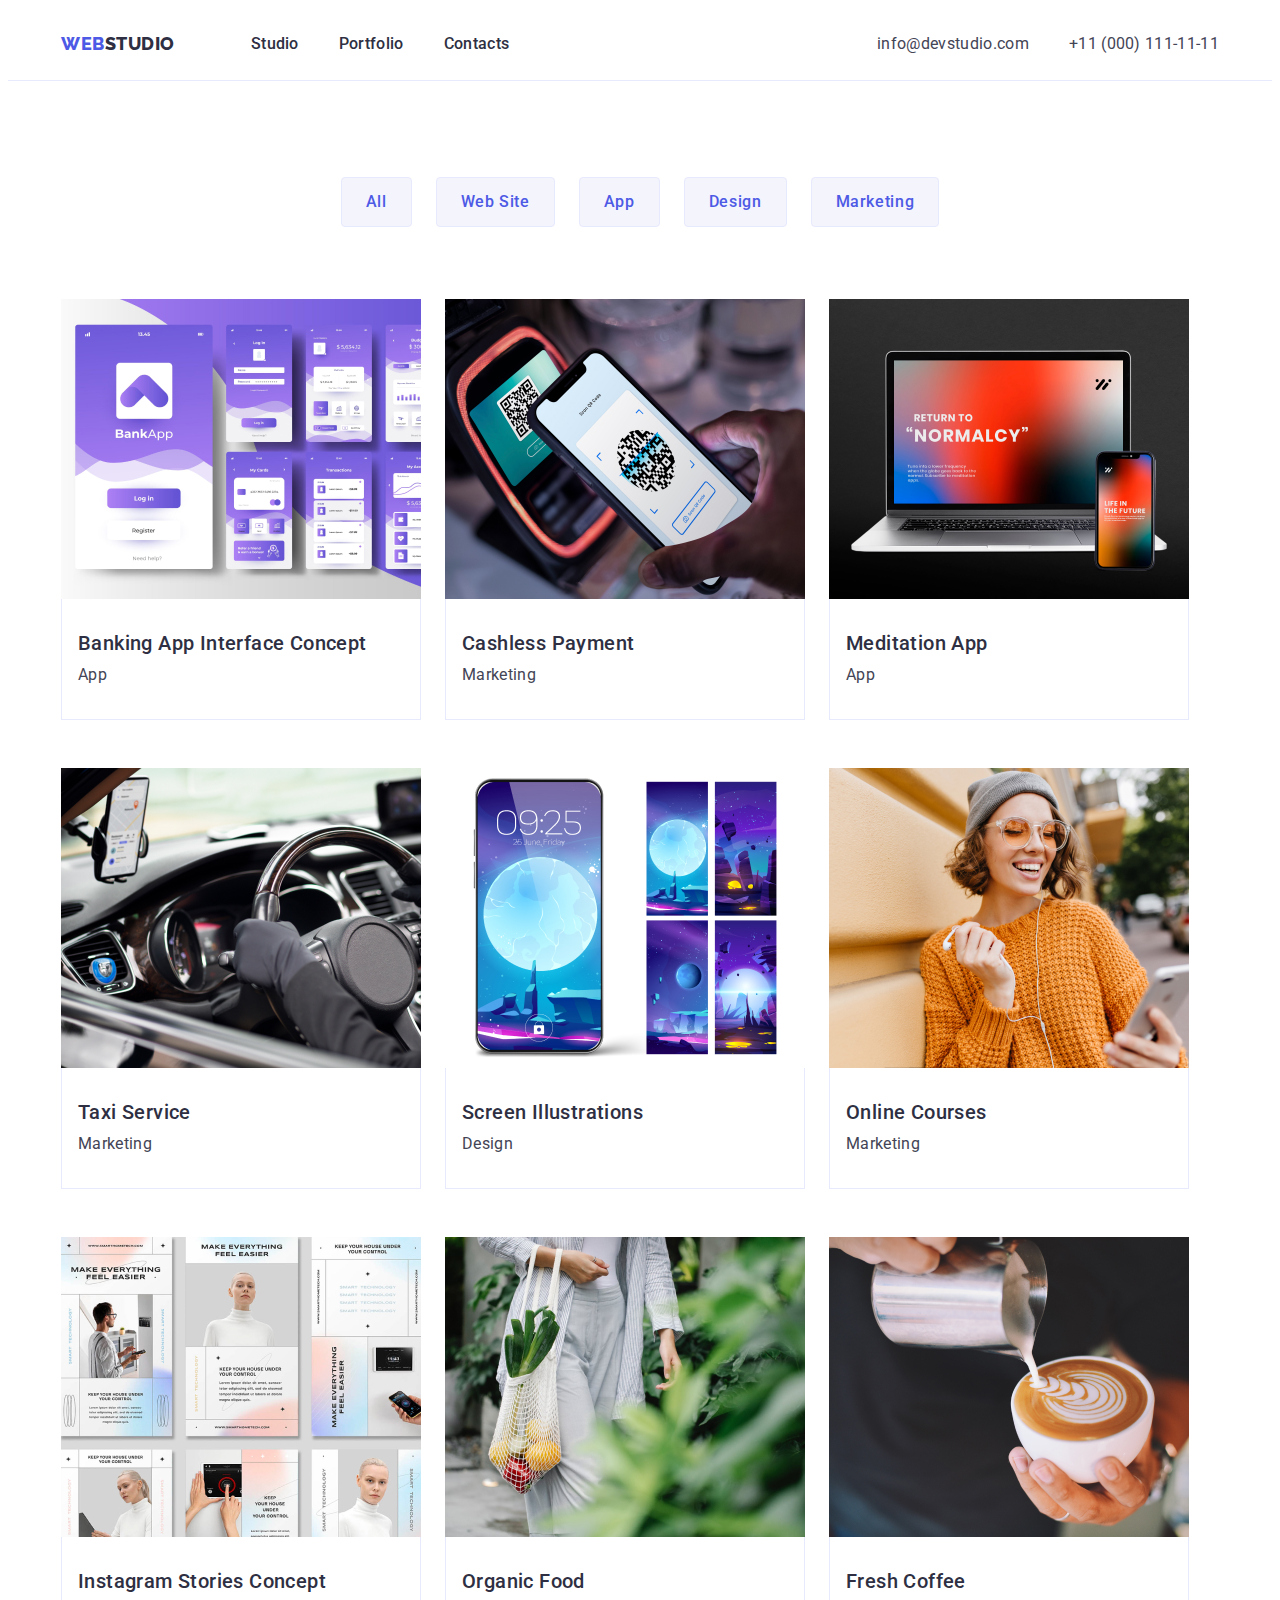
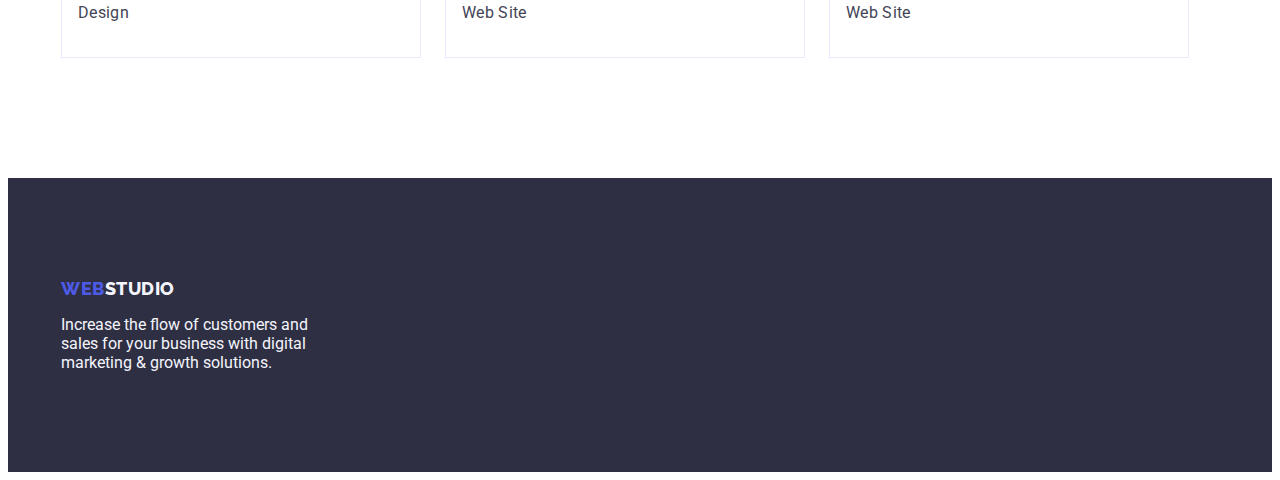
==== portfolio.html @ c7cefc2e "Initial commit" ====
<!DOCTYPE html>
<html lang="en">
  <head>
    <meta charset="UTF-8" />
    <meta http-equiv="X-UA-Compatible" content="IE=edge" />
    <meta name="viewport" content="width=device-width, initial-scale=1.0" />
    <title>Webstudio</title>
    <link rel="preconnect" href="https://fonts.googleapis.com" />
    <link rel="preconnect" href="https://fonts.gstatic.com" crossorigin />
    <link
      href="https://fonts.googleapis.com/css2?family=Raleway:wght@800&family=Roboto:wght@400;500;700&display=swap"
      rel="stylesheet"
    />
    <link
      rel="stylesheet"
      href="https://cdnjs.cloudflare.com/ajax/libs/modern-normalize/1.1.0/modern-normalize.min.css"
      integrity="sha512-wpPYUAdjBVSE4KJnH1VR1HeZfpl1ub8YT/NKx4PuQ5NmX2tKuGu6U/JRp5y+Y8XG2tV+wKQpNHVUX03MfMFn9Q=="
      crossorigin="anonymous"
      referrerpolicy="no-referrer"
    />
    <link rel="stylesheet" href="./css/styles.css" />
  </head>
  <body>
    <header class="header">
      <div class="header-container container">
        <nav class="nav-list">
          <a class="logo logo-header link" href="./index.html"
            >Web<span class="accent">Studio</span></a
          >
          <ul class="header-list list">
            <li>
              <a class="nav link" href="./index.html">Studio</a>
            </li>
            <li>
              <a class="nav link" href="./portfolio.html">Portfolio</a>
            </li>
            <li>
              <a class="nav link" href="">Contacts</a>
            </li>
          </ul>
        </nav>
        <address class="address">
          <ul class="address-list list">
            <li>
              <a class="address-text link" href="mailto:info@devstudio.com"
                >info@devstudio.com</a
              >
            </li>
            <li>
              <a class="address-text link" href="tel:+110001111111"
                >+11 (000) 111-11-11</a
              >
            </li>
          </ul>
        </address>
      </div>
    </header>
    <main>
      <section class="portfolio">
        <div class="container">
          <h1 class="visually-hidden portfolio-title">Portfolio</h1>
          <ul class="list filter-list">
            <li>
              <button class="button-filter" type="button">All</button>
            </li>
            <li>
              <button class="button-filter" type="button">Web Site</button>
            </li>
            <li>
              <button class="button-filter" type="button">App</button>
            </li>
            <li>
              <button class="button-filter" type="button">Design</button>
            </li>
            <li>
              <button class="button-filter" type="button">Marketing</button>
            </li>
          </ul>
          <ul class="list portfolio-list">
            <li class="card-item">
              <a class="link" href="">
                <img
                  src="./images/portfolio/img-1.jpg"
                  alt="img-1"
                  width="360"
                  height="300"
                />
                <div class="card-descr">
                  <h2 class="subtitle">Banking App Interface Concept</h2>
                  <p class="section-text">App</p>
                </div>
              </a>
            </li>
            <li class="card-item">
              <a class="link" href="">
                <img
                  src="./images/portfolio/img-2.jpg"
                  alt="img-2"
                  width="360"
                  height="300"
                />
                <div class="card-descr">
                  <h2 class="subtitle">Cashless Payment</h2>
                  <p class="section-text">Marketing</p>
                </div>
              </a>
            </li>
            <li class="card-item">
              <a class="link" href="">
                <img
                  src="./images/portfolio/img-3.jpg"
                  alt="img-3"
                  width="360"
                  height="300"
                />
                <div class="card-descr">
                  <h2 class="subtitle">Meditation App</h2>
                  <p class="section-text">App</p>
                </div>
              </a>
            </li>
            <li class="card-item">
              <a class="link" href="">
                <img
                  src="./images/portfolio/img-4.jpg"
                  alt="img-4"
                  width="360"
                  height="300"
                />
                <div class="card-descr">
                  <h2 class="subtitle">Taxi Service</h2>
                  <p class="section-text">Marketing</p>
                </div>
              </a>
            </li>
            <li class="card-item">
              <a class="link" href="">
                <img
                  src="./images/portfolio/img-5.jpg"
                  alt="img-5"
                  width="360"
                  height="300"
                />
                <div class="card-descr">
                  <h2 class="subtitle">Screen Illustrations</h2>
                  <p class="section-text">Design</p>
                </div>
              </a>
            </li>
            <li class="card-item">
              <a class="link" href="">
                <img
                  src="./images/portfolio/img-6.jpg"
                  alt="img-6"
                  width="360"
                  height="300"
                />
                <div class="card-descr">
                  <h2 class="subtitle">Online Courses</h2>
                  <p class="section-text">Marketing</p>
                </div>
              </a>
            </li>
            <li class="card-item">
              <a class="link" href="">
                <img
                  src="./images/portfolio/img-7.jpg"
                  alt="img-7"
                  width="360"
                  height="300"
                />
                <div class="card-descr">
                  <h2 class="subtitle">Instagram Stories Concept</h2>
                  <p class="section-text">Design</p>
                </div>
              </a>
            </li>
            <li class="card-item">
              <a class="link" href="">
                <img
                  src="./images/portfolio/img-8.jpg"
                  alt="img-8"
                  width="360"
                  height="300"
                />
                <div class="card-descr">
                  <h2 class="subtitle">Organic Food</h2>
                  <p class="section-text">Web Site</p>
                </div>
              </a>
            </li>
            <li class="card-item">
              <a class="link" href="">
                <img
                  src="./images/portfolio/img-9.jpg"
                  alt="img-9"
                  width="360"
                  height="300"
                />
                <div class="card-descr">
                  <h2 class="subtitle">Fresh Coffee</h2>
                  <p class="section-text">Web Site</p>
                </div>
              </a>
            </li>
          </ul>
        </div>
      </section>
    </main>
    <footer class="footer">
      <div class="container footer-container">
        <a class="logo link logo-footer" href="./index.html"
          >Web<span class="sub-accent">Studio</span></a
        >
        <p class="footer-text">
          Increase the flow of customers and sales for your business with
          digital marketing & growth solutions.
        </p>
      </div>
    </footer>
  </body>
</html>
---- css/styles.css ----
:root {
  --iris: #4d5ae5;
  --ocean: #404bbf;
  --navyblue: #2e2f42;
  --green: #31d0aa;
  --slate: #434455;
  --lightslate: #8e8f99;
  --cornflower: #e7e9fc;
  --cloud: #f4f4fd;
  --navybluemodal: #2e2f42;
  --grey: #2e2f42;
  --white: #ffffff;
  --dairy: #fcfcfc;

  --indent: 24px;
}

body {
  font-family: "Roboto", sans-serif;
  color: var(--slate);
  background-color: var(--white);
}

h1,
h2,
h3,
h4,
h5,
h6,
p {
  margin: 0;
}

ul {
  margin-top: 0;
  margin-bottom: 0;
  padding: 0;
}

img {
  display: block;
  max-width: 100%;
  height: auto;
}

button {
  cursor: pointer;
}

.list {
  list-style: none;
}

.link {
  text-decoration: none;
}

.container {
  max-width: 1158px;
  padding: 0 15px;
  margin: 0 auto;

  /* outline: 2px solid red;
  outline-offset: -2px; */
}

.header {
  border-bottom: 1px solid var(--cornflower);
}

.header-container {
  display: flex;
  align-items: center;
}

.logo {
  font-family: "Raleway", sans-serif;
  font-weight: 800;
  font-size: 18px;
  line-height: 1.17;
  letter-spacing: 0.03em;
  text-transform: uppercase;

  color: var(--iris);
}

.logo-header {
  margin-right: 76px;
}

.accent {
  color: var(--navyblue);
}

.sub-accent {
  color: var(--cloud);
}

.nav-list {
  display: flex;
  align-items: center;
  margin-right: auto;
}

.header-list,
.address-list {
  display: flex;
  align-items: center;
  gap: 40px;
}

.nav {
  font-weight: 500;
  font-size: 16px;
  line-height: 1.5;
  letter-spacing: 0.02em;

  display: block;
  padding: 24px 0;
  color: var(--navyblue);
}

.nav:hover,
.nav:focus {
  color: var(--ocean);
}

.address {
  font-style: normal;
}

.address-text {
  font-weight: 400;
  font-size: 16px;
  line-height: 1.5;
  letter-spacing: 0.02em;
  text-decoration: none;

  padding: 24px 0;
  color: var(--slate);
}

.address-text:hover,
.address-text:focus {
  color: var(--ocean);
}

.section {
  padding-bottom: 120px;
}

.hero {
  background-color: var(--grey);
  padding: 188px 0;
}

.hero-title {
  font-weight: 700;
  font-size: 56px;
  line-height: 1.07;
  letter-spacing: 0.02em;
  text-align: center;
  color: var(--white);

  max-width: 496px;
  margin-left: auto;
  margin-right: auto;
  margin-bottom: 48px;
}

.button-form {
  font-family: "Roboto", sans-serif;
  font-weight: 500;
  font-size: 16px;
  line-height: 1.5;
  letter-spacing: 0.04em;

  min-width: 169px;
  height: 56px;
  border: none;
  border-radius: 4px;
  display: block;

  margin-left: auto;
  margin-right: auto;

  background-color: var(--iris);
  color: var(--white);
}

.button-form:hover,
.button-form:focus {
  background-color: var(--ocean);
}

.visually-hidden {
  position: absolute;
  width: 1px;
  height: 1px;
  margin: -1px;
  border: 0;
  padding: 0;
  white-space: nowrap;
  clip-path: inset(100%);
  clip: rect(0 0 0 0);
  overflow: hidden;
}

.features {
  padding-top: 120px;
}

.section-title {
  font-weight: 700;
  font-size: 36px;
  line-height: 1.11;
  letter-spacing: 0.02em;
  text-transform: capitalize;
  text-align: center;

  margin-bottom: 72px;
  color: var(--navyblue);
}

.features-container {
  display: flex;
  align-items: center;
  gap: 24px;
}

.features-item {
  width: 264px;
}

.works-list {
  display: flex;
  align-items: center;
  justify-content: center;
  gap: 24px;
}

.works-item {
  border: 1px solid var(--cornflower);
}

.subtitle {
  font-weight: 500;
  font-size: 20px;
  line-height: 1.2;
  letter-spacing: 0.02em;
  margin-bottom: 8px;

  color: var(--navyblue);
}

.team {
  padding-top: 120px;
  background-color: var(--cloud);
}

.team-list {
  display: flex;
  align-items: center;
  flex-wrap: wrap;
  gap: 24px;
}

.team-item {
  border-bottom-left-radius: 4px;
  border-bottom-right-radius: 4px;
  --item: 4;
  width: calc((100% - (var(--indent) * (var(--item) - 1))) / var(--item));
  background-color: var(--white);
}

.descr {
  padding: 32px 16px;
  text-align: center;
}

.card-item {
  margin-right: 0;
  margin-bottom: 0;
}

.card-descr {
  padding: 32px 16px;
  border: 1px solid var(--cornflower);
  border-top: none;
}

.footer {
  background-color: var(--navyblue);
  padding: 100px 0;
}

.footer-container {
  display: block;
}

.logo-footer {
  display: inline-block;
  margin-bottom: 16px;
}

.footer-text {
  width: 264px;
  color: var(--cloud);
}

.filter-list {
  display: flex;
  align-items: center;
  justify-content: center;
  gap: 24px;
  margin-bottom: 72px;
}

.button-filter {
  font-family: "Roboto", sans-serif;
  font-weight: 500;
  font-size: 16px;
  line-height: 1.5;
  letter-spacing: 0.04em;
  padding: 12px 24px;
  border: 1px solid var(--cornflower);
  border-radius: 4px;

  color: var(--iris);
  background-color: var(--cloud);
}

.button-filter:hover,
.button-filter:focus {
  border: 1px solid transparent;
  color: var(--white);
  background-color: var(--ocean);
}

.portfolio-list {
  display: flex;
  flex-wrap: wrap;
  row-gap: 48px;
  column-gap: 24px;
  --item: 3;
  width: calc(100% - (var(--indent) * (var(--item) - 1))) / var(--item);
}

.portfolio {
  padding-top: 96px;
  padding-bottom: 120px;
}

.portfolio-title {
  font-weight: 700;
  font-size: 56px;
  line-height: 1.07;
  letter-spacing: 0.02em;
  text-align: center;
  color: var(--navyblue);
}

.section-text {
  font-size: 16px;
  line-height: 1.5;
  letter-spacing: 0.02em;

  color: var(--slate);
}
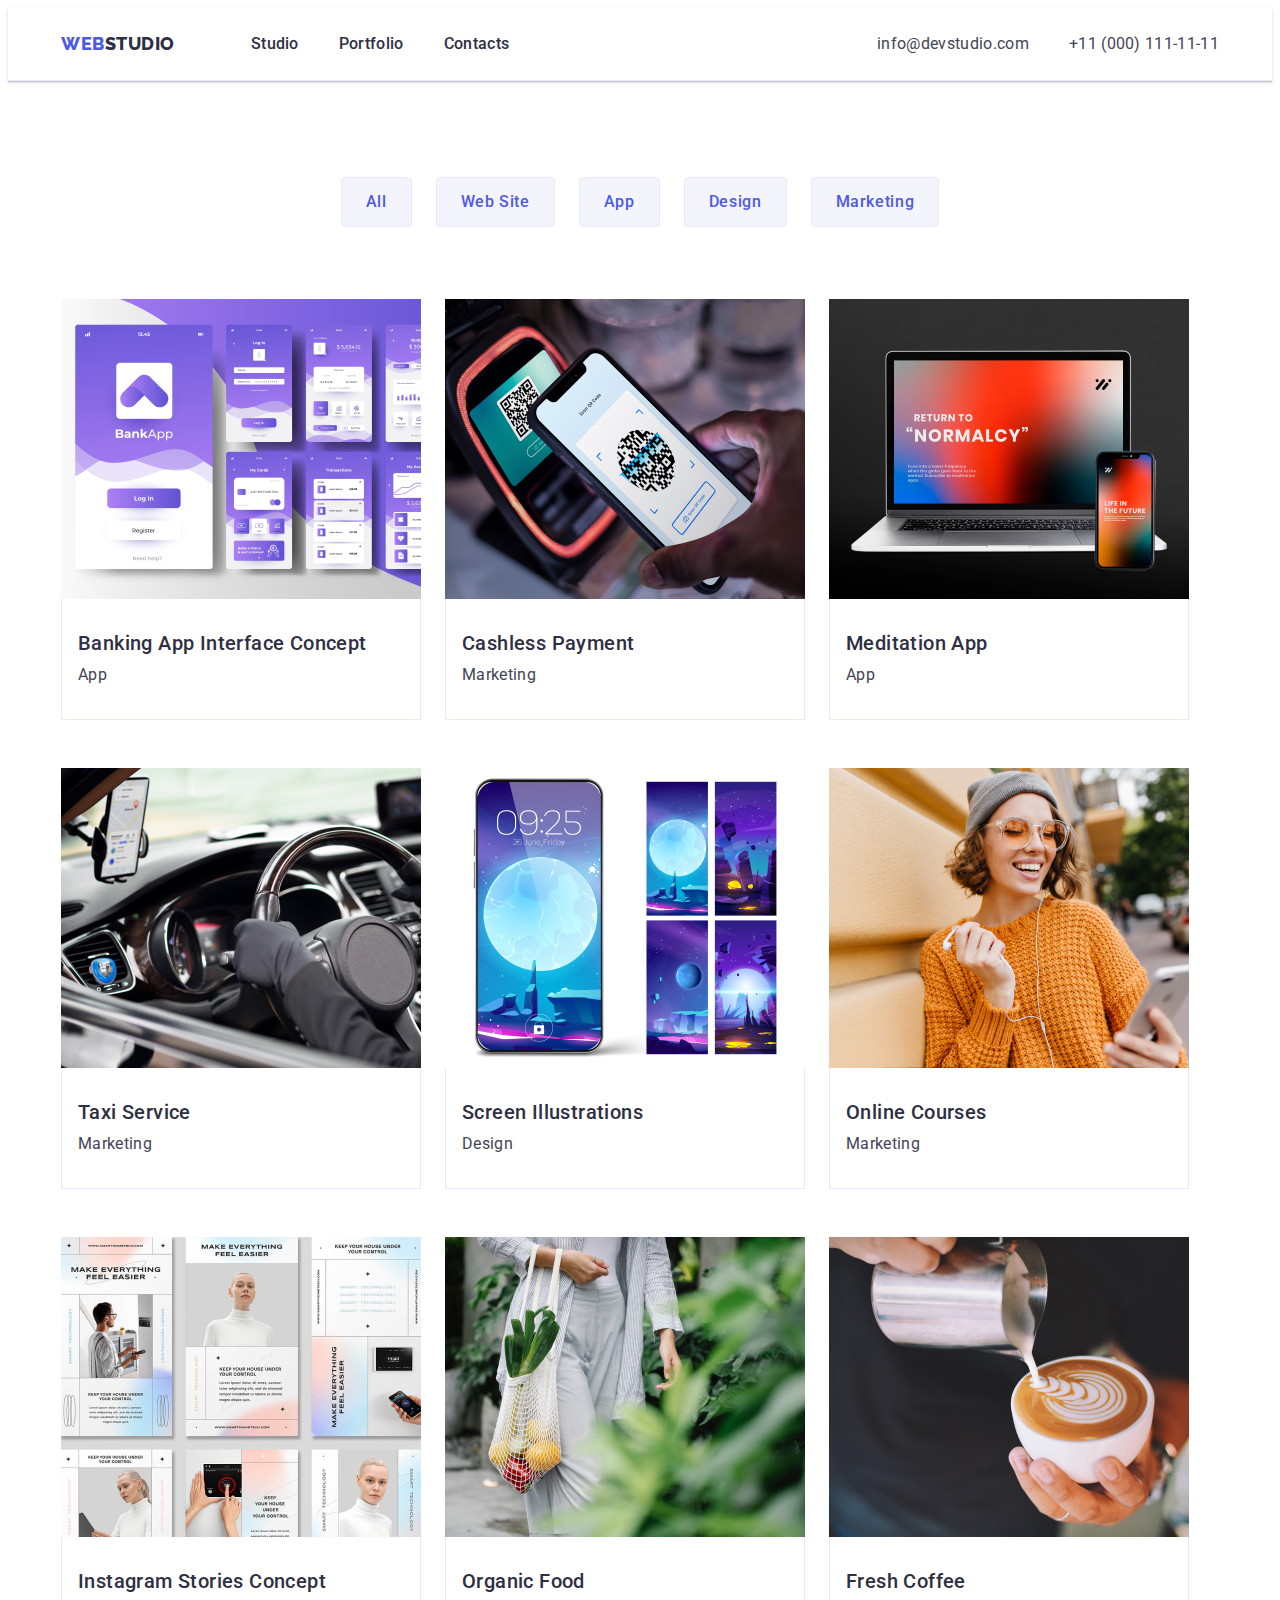
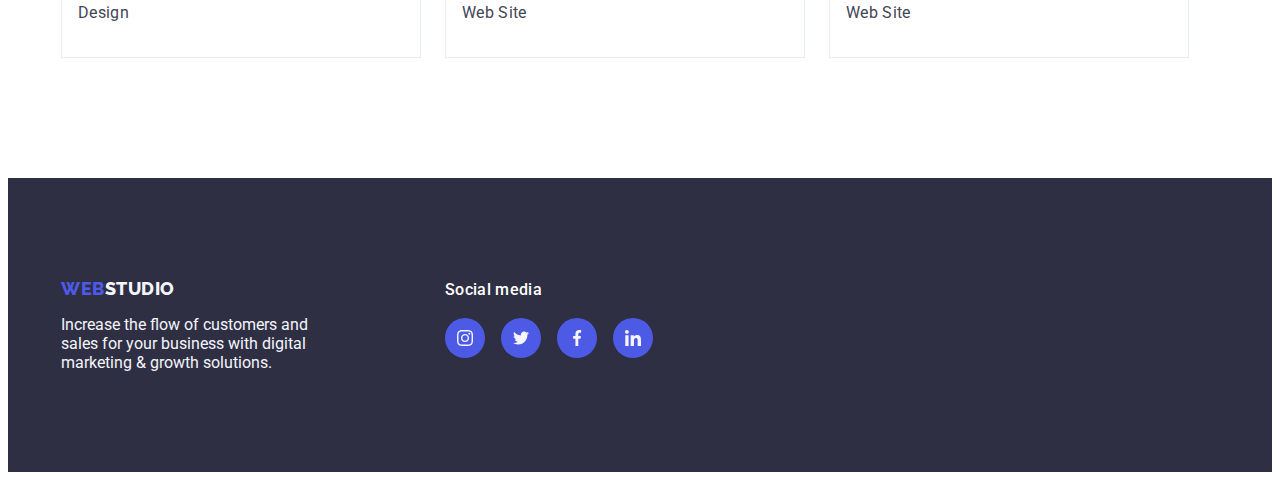
==== commit 31e8a06e: "hw-04" ====
--- a/portfolio.html
+++ b/portfolio.html
@@ -207,15 +207,70 @@
         </div>
       </section>
     </main>
-    <footer class="footer">
+   <footer class="footer">
       <div class="container footer-container">
-        <a class="logo link logo-footer" href="./index.html"
-          >Web<span class="sub-accent">Studio</span></a
-        >
-        <p class="footer-text">
-          Increase the flow of customers and sales for your business with
-          digital marketing & growth solutions.
-        </p>
+        <div>
+          <a class="logo link logo-footer" href="./index.html"
+            >Web<span class="sub-accent">Studio</span></a
+          >
+          <p class="footer-text">
+            Increase the flow of customers and sales for your business with
+            digital marketing & growth solutions.
+          </p>
+        </div>
+        <div class="footer-social">
+          <p class="social-title">Social media</p>
+          <ul class="list social-media-list">
+            <li class="social-media-item">
+              <a class="social-media-link" href="" target="_blank"
+                      rel="noopener noreferrer"
+                      aria-label="instagram-icon">
+                <svg width="16" height="16">
+                  <use
+                    class="icon-footer"
+                    href="./images/icons.svg#instagram"
+                  ></use>
+                </svg>
+              </a>
+            </li>
+            <li class="social-media-item">
+              <a class="social-media-link" href="" target="_blank"
+                      rel="noopener noreferrer"
+                      aria-label="twitter-icon">
+                <svg width="16" height="16">
+                  <use
+                    class="icon-footer"
+                    href="./images/icons.svg#twitter"
+                  ></use>
+                </svg>
+              </a>
+            </li>
+            <li class="social-media-item">
+              <a class="social-media-link" href="" target="_blank"
+                      rel="noopener noreferrer"
+                      aria-label="facebook-icon">
+                <svg width="16" height="16">
+                  <use
+                    class="icon-footer"
+                    href="./images/icons.svg#facebook"
+                  ></use>
+                </svg>
+              </a>
+            </li>
+            <li class="social-media-item">
+              <a class="social-media-link" href="" target="_blank"
+                      rel="noopener noreferrer"
+                      aria-label="linkedin-icon">
+                <svg width="16" height="16">
+                  <use
+                    class="icon-footer"
+                    href="./images/icons.svg#linkedin"
+                  ></use>
+                </svg>
+              </a>
+            </li>
+          </ul>
+        </div>
       </div>
     </footer>
   </body>
--- a/css/styles.css
+++ b/css/styles.css
@@ -66,6 +66,8 @@
 
 .header {
   border-bottom: 1px solid var(--cornflower);
+  box-shadow: 0px 2px 1px rgba(46, 47, 66, 0.08),
+    0px 1px 1px rgba(46, 47, 66, 0.16), 0px 1px 6px rgba(46, 47, 66, 0.08);
 }
 
 .header-container {
@@ -148,8 +150,19 @@
 .section {
   padding-bottom: 120px;
 }
-
+/* linear-gradient(rgba(46, 47, 66, 0.7), rgba(46, 47, 66, 0.7)), */
 .hero {
+  background-image: linear-gradient(
+      rgba(46, 47, 66, 0.7),
+      rgba(46, 47, 66, 0.7)
+    ),
+    url("../images/people-office\ 1.jpg");
+  background-size: cover;
+  background-position: center;
+  max-width: 1400px;
+  height: 600px;
+  margin-left: auto;
+  margin-right: auto;
   background-color: var(--grey);
   padding: 188px 0;
 }
@@ -179,6 +192,7 @@
   height: 56px;
   border: none;
   border-radius: 4px;
+  box-shadow: 0px 4px 4px rgba(0, 0, 0, 0.15);
   display: block;
 
   margin-left: auto;
@@ -231,6 +245,15 @@
 .features-item {
   width: 264px;
 }
+.features-icon {
+  display: flex;
+  height: 112px;
+  justify-content: center;
+  align-items: center;
+  background-color: var(--cloud);
+  border-radius: 4px;
+  margin-bottom: 8px;
+}
 
 .works-list {
   display: flex;
@@ -271,9 +294,11 @@
   --item: 4;
   width: calc((100% - (var(--indent) * (var(--item) - 1))) / var(--item));
   background-color: var(--white);
-}
-
-.descr {
+  box-shadow: 0px 1px 6px rgba(46, 47, 66, 0.08),
+    0px 1px 1px rgba(46, 47, 66, 0.16), 0px 2px 1px rgba(46, 47, 66, 0.08);
+}
+
+.team-descr {
   padding: 32px 16px;
   text-align: center;
 }
@@ -281,6 +306,12 @@
 .card-item {
   margin-right: 0;
   margin-bottom: 0;
+}
+
+.card-item:hover,
+.card-item:focus {
+  box-shadow: 0px 1px 6px rgba(46, 47, 66, 0.08),
+    0px 1px 1px rgba(46, 47, 66, 0.16), 0px 2px 1px rgba(46, 47, 66, 0.08);
 }
 
 .card-descr {
@@ -289,13 +320,84 @@
   border-top: none;
 }
 
+.social-networks-list {
+  display: flex;
+  align-items: center;
+  justify-content: center;
+  gap: 24px;
+  margin-top: 8px;
+}
+
+.social-networks-item {
+  width: 40px;
+  height: 40px;
+}
+
+.social-networks-link,
+.social-media-link {
+  display: flex;
+  justify-content: center;
+  align-items: center;
+  width: 100%;
+  height: 100%;
+  border-radius: 50%;
+  color: var(--cloud);
+  background-color: var(--iris);
+}
+
+.icon,
+.icon-footer {
+  fill: currentColor;
+}
+
+.social-networks-link:hover,
+.social-networks-link:focus {
+  background-color: var(--ocean);
+}
+
+.customers-list {
+  display: flex;
+  align-items: center;
+  justify-content: center;
+  padding: 0;
+  gap: 24px;
+  --item: 6;
+}
+.customers-item {
+  width: calc((100% - (var(--indent) * (var(--item) - 1))) / var(--item));
+  height: 88px;
+}
+.customers-link {
+  display: flex;
+  align-items: center;
+  justify-content: center;
+  width: 100%;
+  height: 100%;
+  border: 1px solid var(--lightslate);
+  border-radius: 4px;
+  color: var(--lightslate);
+}
+.customers-icon {
+  width: 100%;
+  height: 100%;
+  fill: currentColor;
+}
+.customers-link:hover,
+.customers-link:focus {
+  border-color: var(--ocean);
+}
+.customers-icon:hover,
+.customers-icon:focus {
+  fill: var(--ocean);
+}
+
 .footer {
   background-color: var(--navyblue);
   padding: 100px 0;
 }
-
 .footer-container {
-  display: block;
+  display: flex;
+  align-items: baseline;
 }
 
 .logo-footer {
@@ -306,6 +408,35 @@
 .footer-text {
   width: 264px;
   color: var(--cloud);
+}
+
+.footer-social {
+  margin-left: 120px;
+}
+
+.social-media-list {
+  display: flex;
+  align-items: flex-start;
+  gap: 16px;
+}
+
+.social-media-item {
+  width: 40px;
+  height: 40px;
+}
+
+.social-title {
+  font-weight: 500;
+  font-size: 16px;
+  line-height: 1.5;
+  letter-spacing: 0.02em;
+  color: var(--white);
+  min-width: 96px;
+  margin-bottom: 16px;
+}
+.social-media-link:hover,
+.social-media-link:focus {
+  background-color: var(--green);
 }
 
 .filter-list {
@@ -333,6 +464,8 @@
 .button-filter:hover,
 .button-filter:focus {
   border: 1px solid transparent;
+  box-shadow: 0px 3px 1px rgba(0, 0, 0, 0.1), 0px 2px 1px rgba(0, 0, 0, 0.08),
+    0px 2px 2px rgba(0, 0, 0, 0.12);
   color: var(--white);
   background-color: var(--ocean);
 }
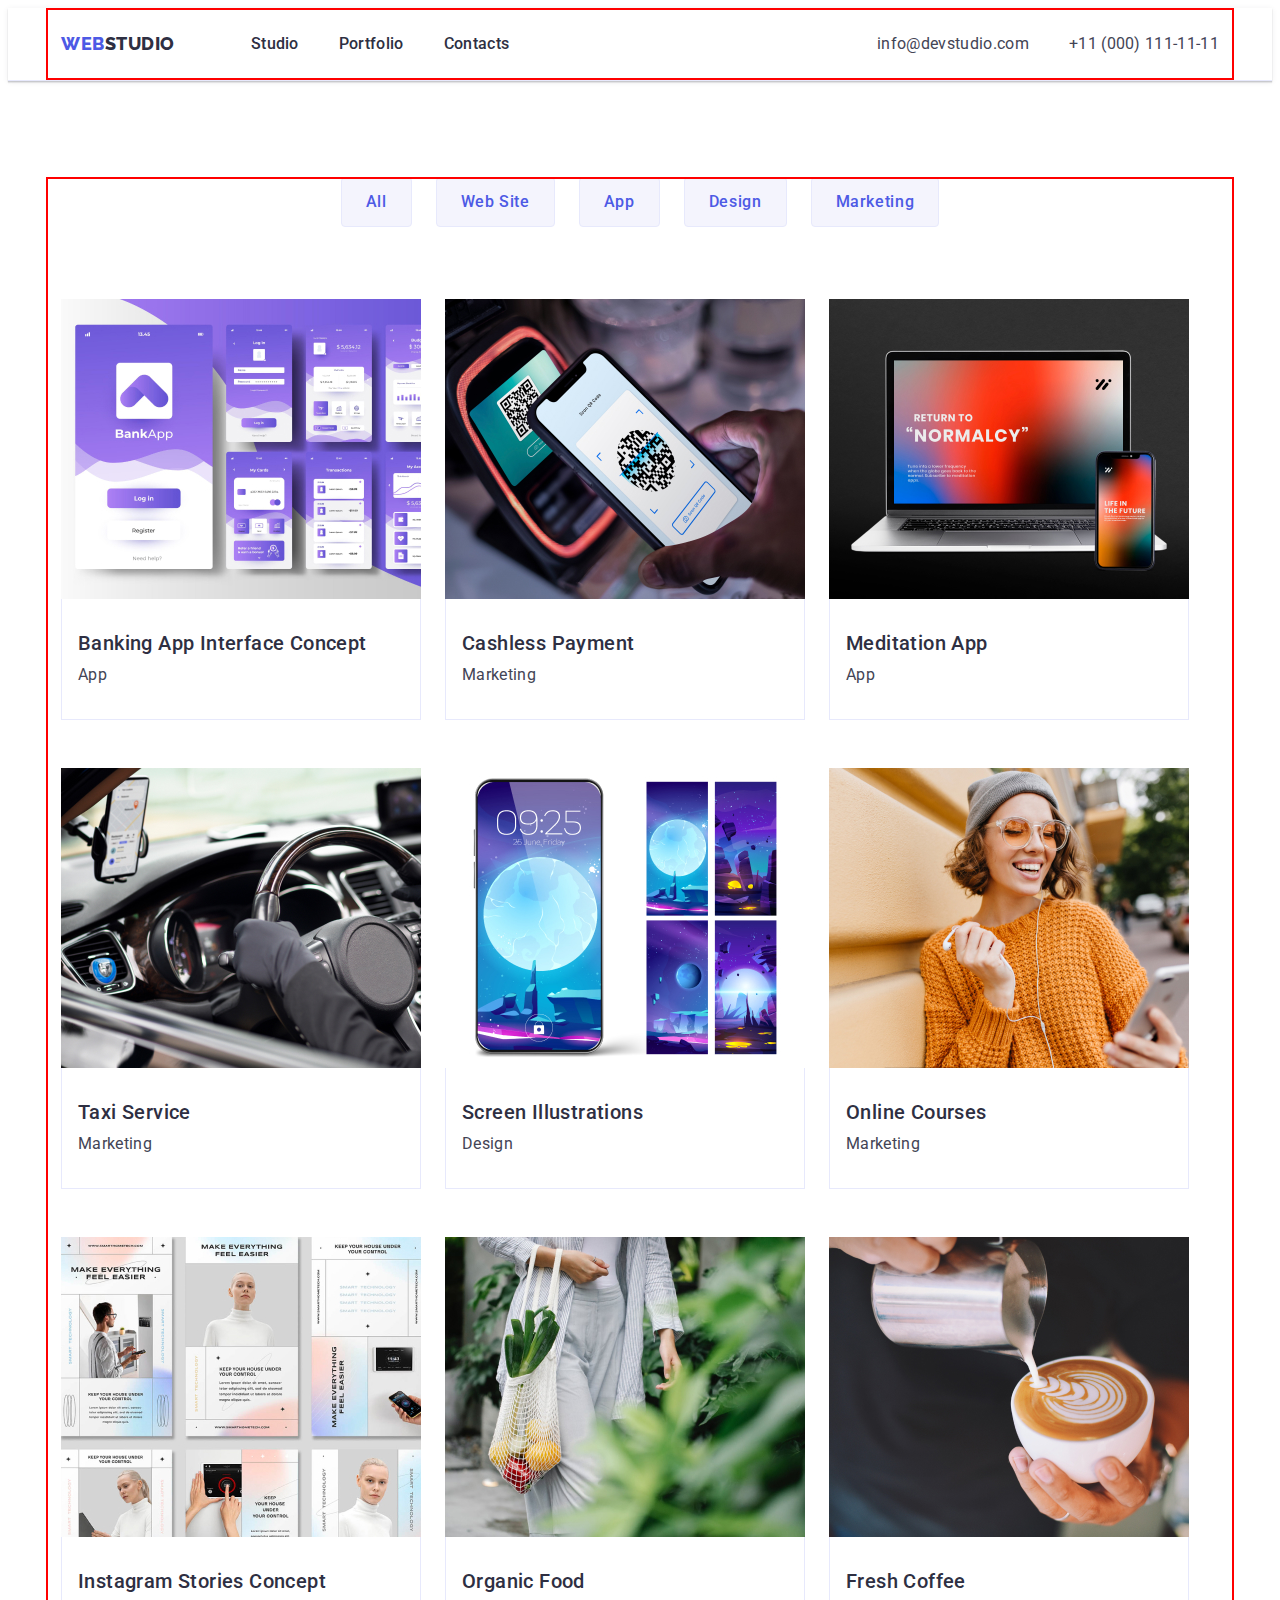
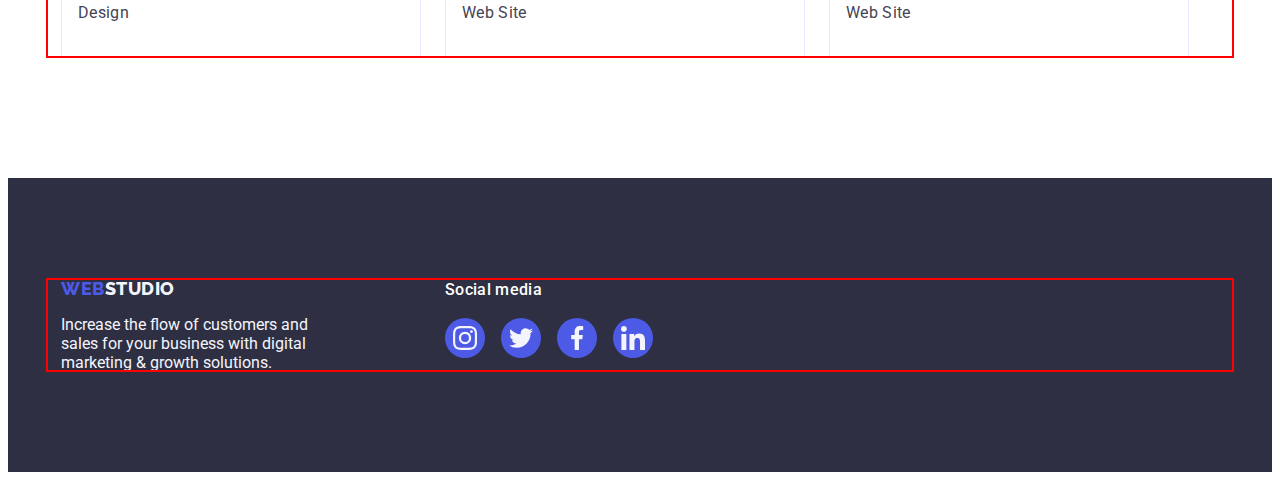
==== commit 92ffab99: "hw-04" ====
--- a/portfolio.html
+++ b/portfolio.html
@@ -78,7 +78,7 @@
           </ul>
           <ul class="list portfolio-list">
             <li class="card-item">
-              <a class="link" href="">
+              <a class="card-link link" href="">
                 <img
                   src="./images/portfolio/img-1.jpg"
                   alt="img-1"
@@ -92,7 +92,7 @@
               </a>
             </li>
             <li class="card-item">
-              <a class="link" href="">
+              <a class="card-link link" href="">
                 <img
                   src="./images/portfolio/img-2.jpg"
                   alt="img-2"
@@ -106,7 +106,7 @@
               </a>
             </li>
             <li class="card-item">
-              <a class="link" href="">
+              <a class="card-link link" href="">
                 <img
                   src="./images/portfolio/img-3.jpg"
                   alt="img-3"
@@ -120,7 +120,7 @@
               </a>
             </li>
             <li class="card-item">
-              <a class="link" href="">
+              <a class="card-link link" href="">
                 <img
                   src="./images/portfolio/img-4.jpg"
                   alt="img-4"
@@ -134,7 +134,7 @@
               </a>
             </li>
             <li class="card-item">
-              <a class="link" href="">
+              <a class="card-link link" href="">
                 <img
                   src="./images/portfolio/img-5.jpg"
                   alt="img-5"
@@ -148,7 +148,7 @@
               </a>
             </li>
             <li class="card-item">
-              <a class="link" href="">
+              <a class="card-link link" href="">
                 <img
                   src="./images/portfolio/img-6.jpg"
                   alt="img-6"
@@ -162,7 +162,7 @@
               </a>
             </li>
             <li class="card-item">
-              <a class="link" href="">
+              <a class="card-link link" href="">
                 <img
                   src="./images/portfolio/img-7.jpg"
                   alt="img-7"
@@ -176,7 +176,7 @@
               </a>
             </li>
             <li class="card-item">
-              <a class="link" href="">
+              <a class="card-link link" href="">
                 <img
                   src="./images/portfolio/img-8.jpg"
                   alt="img-8"
@@ -190,7 +190,7 @@
               </a>
             </li>
             <li class="card-item">
-              <a class="link" href="">
+              <a class="card-link link" href="">
                 <img
                   src="./images/portfolio/img-9.jpg"
                   alt="img-9"
@@ -207,9 +207,9 @@
         </div>
       </section>
     </main>
-   <footer class="footer">
+    <footer class="footer">
       <div class="container footer-container">
-        <div>
+        <div class="footer-left">
           <a class="logo link logo-footer" href="./index.html"
             >Web<span class="sub-accent">Studio</span></a
           >
@@ -218,54 +218,58 @@
             digital marketing & growth solutions.
           </p>
         </div>
-        <div class="footer-social">
+        <div>
           <p class="social-title">Social media</p>
           <ul class="list social-media-list">
             <li class="social-media-item">
-              <a class="social-media-link" href="" target="_blank"
-                      rel="noopener noreferrer"
-                      aria-label="instagram-icon">
-                <svg width="16" height="16">
-                  <use
-                    class="icon-footer"
-                    href="./images/icons.svg#instagram"
-                  ></use>
-                </svg>
-              </a>
-            </li>
-            <li class="social-media-item">
-              <a class="social-media-link" href="" target="_blank"
-                      rel="noopener noreferrer"
-                      aria-label="twitter-icon">
-                <svg width="16" height="16">
-                  <use
-                    class="icon-footer"
-                    href="./images/icons.svg#twitter"
-                  ></use>
-                </svg>
-              </a>
-            </li>
-            <li class="social-media-item">
-              <a class="social-media-link" href="" target="_blank"
-                      rel="noopener noreferrer"
-                      aria-label="facebook-icon">
-                <svg width="16" height="16">
-                  <use
-                    class="icon-footer"
-                    href="./images/icons.svg#facebook"
-                  ></use>
-                </svg>
-              </a>
-            </li>
-            <li class="social-media-item">
-              <a class="social-media-link" href="" target="_blank"
-                      rel="noopener noreferrer"
-                      aria-label="linkedin-icon">
-                <svg width="16" height="16">
-                  <use
-                    class="icon-footer"
-                    href="./images/icons.svg#linkedin"
-                  ></use>
+              <a
+                class="social-media-link"
+                href=""
+                target="_blank"
+                rel="noopener noreferrer"
+                aria-label="instagram-icon"
+              >
+                <svg class="icon-footer" width="24" height="24">
+                  <use href="./images/icons.svg#instagram"></use>
+                </svg>
+              </a>
+            </li>
+            <li class="social-media-item">
+              <a
+                class="social-media-link"
+                href=""
+                target="_blank"
+                rel="noopener noreferrer"
+                aria-label="twitter-icon"
+              >
+                <svg class="icon-footer" width="24" height="24">
+                  <use href="./images/icons.svg#twitter"></use>
+                </svg>
+              </a>
+            </li>
+            <li class="social-media-item">
+              <a
+                class="social-media-link"
+                href=""
+                target="_blank"
+                rel="noopener noreferrer"
+                aria-label="facebook-icon"
+              >
+                <svg class="icon-footer" width="24" height="24">
+                  <use href="./images/icons.svg#facebook"></use>
+                </svg>
+              </a>
+            </li>
+            <li class="social-media-item">
+              <a
+                class="social-media-link"
+                href=""
+                target="_blank"
+                rel="noopener noreferrer"
+                aria-label="linkedin-icon"
+              >
+                <svg class="icon-footer" width="24" height="24">
+                  <use href="./images/icons.svg#linkedin"></use>
                 </svg>
               </a>
             </li>
--- a/css/styles.css
+++ b/css/styles.css
@@ -60,8 +60,8 @@
   padding: 0 15px;
   margin: 0 auto;
 
-  /* outline: 2px solid red;
-  outline-offset: -2px; */
+  outline: 2px solid red;
+  outline-offset: -2px;
 }
 
 .header {
@@ -150,19 +150,21 @@
 .section {
   padding-bottom: 120px;
 }
-/* linear-gradient(rgba(46, 47, 66, 0.7), rgba(46, 47, 66, 0.7)), */
+
 .hero {
+  max-width: 1400px;
+  height: 600px;
+  margin-left: auto;
+  margin-right: auto;
+  background-size: cover;
+  background-position: center;
+  background-repeat: no-repeat;
+
   background-image: linear-gradient(
       rgba(46, 47, 66, 0.7),
       rgba(46, 47, 66, 0.7)
     ),
-    url("../images/people-office\ 1.jpg");
-  background-size: cover;
-  background-position: center;
-  max-width: 1400px;
-  height: 600px;
-  margin-left: auto;
-  margin-right: auto;
+    url("../images/people-office.jpg");
   background-color: var(--grey);
   padding: 188px 0;
 }
@@ -227,7 +229,7 @@
 .section-title {
   font-weight: 700;
   font-size: 36px;
-  line-height: 1.11;
+  line-height: 1.1;
   letter-spacing: 0.02em;
   text-transform: capitalize;
   text-align: center;
@@ -299,7 +301,7 @@
 }
 
 .team-descr {
-  padding: 32px 16px;
+  padding: 32px 0px;
   text-align: center;
 }
 
@@ -308,8 +310,12 @@
   margin-bottom: 0;
 }
 
-.card-item:hover,
-.card-item:focus {
+.card-link {
+  display: block;
+}
+
+.card-link:hover,
+.card-link:focus {
   box-shadow: 0px 1px 6px rgba(46, 47, 66, 0.08),
     0px 1px 1px rgba(46, 47, 66, 0.16), 0px 2px 1px rgba(46, 47, 66, 0.08);
 }
@@ -345,16 +351,21 @@
   background-color: var(--iris);
 }
 
-.icon,
-.icon-footer {
+.icon {
   fill: currentColor;
 }
 
-.social-networks-link:hover,
+.social-networks-link:hover {
+  color: var(--ocean);
+}
+
 .social-networks-link:focus {
   background-color: var(--ocean);
 }
 
+.customers-section {
+  padding-top: 120px;
+}
 .customers-list {
   display: flex;
   align-items: center;
@@ -384,11 +395,8 @@
 }
 .customers-link:hover,
 .customers-link:focus {
+  color: var(--ocean);
   border-color: var(--ocean);
-}
-.customers-icon:hover,
-.customers-icon:focus {
-  fill: var(--ocean);
 }
 
 .footer {
@@ -399,7 +407,9 @@
   display: flex;
   align-items: baseline;
 }
-
+.footer-left {
+  margin-right: 120px;
+}
 .logo-footer {
   display: inline-block;
   margin-bottom: 16px;
@@ -408,10 +418,6 @@
 .footer-text {
   width: 264px;
   color: var(--cloud);
-}
-
-.footer-social {
-  margin-left: 120px;
 }
 
 .social-media-list {
@@ -438,7 +444,9 @@
 .social-media-link:focus {
   background-color: var(--green);
 }
-
+.icon-footer {
+  fill: var(--cloud);
+}
 .filter-list {
   display: flex;
   align-items: center;
